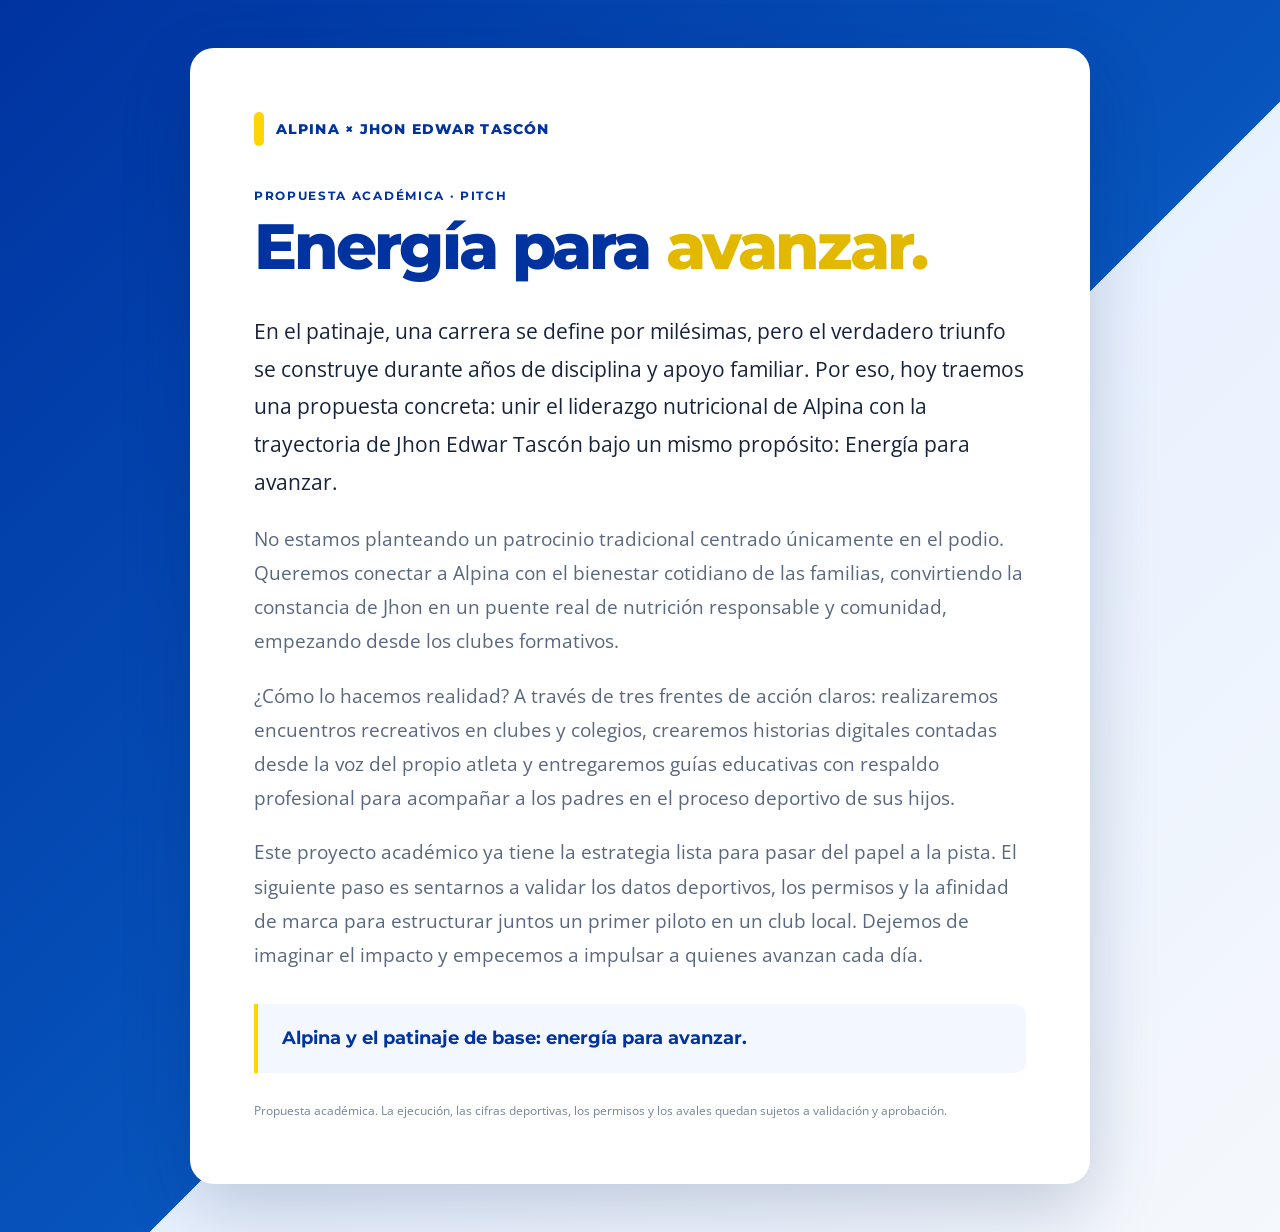
==== pitch.html @ e6dcd6f7 "Add revised Spanish pitch page" ====
<!DOCTYPE html>
<html lang="es">
<head>
  <meta charset="UTF-8">
  <meta name="viewport" content="width=device-width, initial-scale=1.0">
  <meta name="description" content="Pitch de la propuesta académica Energía para avanzar: Alpina y Jhon Edwar Tascón.">
  <meta name="theme-color" content="#0033a0">
  <title>Pitch | Energía para avanzar</title>
  <link rel="preconnect" href="https://fonts.googleapis.com">
  <link rel="preconnect" href="https://fonts.gstatic.com" crossorigin>
  <link href="https://fonts.googleapis.com/css2?family=Montserrat:wght@600;700;800&family=Open+Sans:wght@400;600;700&display=swap" rel="stylesheet">
  <style>
    :root { color-scheme: light; --blue: #0033a0; --yellow: #ffd500; --ink: #17233c; --muted: #59677f; }
    * { box-sizing: border-box; }
    body { margin: 0; min-height: 100vh; padding: 48px 20px; display: grid; place-items: center; background: linear-gradient(135deg, #0033a0 0%, #0755bd 55%, #e8f1ff 55%, #f5f8fc 100%); color: var(--ink); font-family: "Open Sans", sans-serif; }
    main { width: min(900px, 100%); padding: clamp(28px, 6vw, 64px); border-radius: 24px; background: #fff; box-shadow: 0 24px 70px #001c5133; }
    .brand { display: flex; align-items: center; gap: 12px; color: var(--blue); font: 800 14px Montserrat, sans-serif; letter-spacing: .08em; }
    .brand-mark { width: 10px; height: 34px; border-radius: 8px; background: var(--yellow); }
    .eyebrow { margin: 42px 0 10px; color: var(--blue); font: 700 12px Montserrat, sans-serif; letter-spacing: .14em; text-transform: uppercase; }
    h1 { margin: 0 0 32px; color: var(--blue); font: 800 clamp(34px, 7vw, 64px)/1.06 Montserrat, sans-serif; letter-spacing: -.045em; }
    h1 span { color: #e3b900; }
    .pitch { display: grid; gap: 20px; }
    .pitch p { margin: 0; color: var(--muted); font-size: clamp(16px, 2vw, 19px); line-height: 1.8; }
    .pitch p:first-child { color: var(--ink); font-size: clamp(18px, 2.3vw, 21px); }
    .closing { margin-top: 32px; padding: 20px 24px; border-left: 4px solid var(--yellow); border-radius: 0 12px 12px 0; background: #f3f7ff; color: var(--blue); font: 700 18px/1.6 Montserrat, sans-serif; }
    .note { margin: 28px 0 0; color: #78849a; font-size: 12px; line-height: 1.6; }
    @media (max-width: 520px) { body { padding: 20px 12px; } main { border-radius: 18px; } .eyebrow { margin-top: 32px; } }
  </style>
</head>
<body>
  <main>
    <div class="brand"><span class="brand-mark" aria-hidden="true"></span> ALPINA × JHON EDWAR TASCÓN</div>
    <p class="eyebrow">Propuesta académica · Pitch</p>
    <h1>Energía para <span>avanzar.</span></h1>
    <div class="pitch">
      <p>En el patinaje, una carrera se define por milésimas, pero el verdadero triunfo se construye durante años de disciplina y apoyo familiar. Por eso, hoy traemos una propuesta concreta: unir el liderazgo nutricional de Alpina con la trayectoria de Jhon Edwar Tascón bajo un mismo propósito: Energía para avanzar.</p>
      <p>No estamos planteando un patrocinio tradicional centrado únicamente en el podio. Queremos conectar a Alpina con el bienestar cotidiano de las familias, convirtiendo la constancia de Jhon en un puente real de nutrición responsable y comunidad, empezando desde los clubes formativos.</p>
      <p>¿Cómo lo hacemos realidad? A través de tres frentes de acción claros: realizaremos encuentros recreativos en clubes y colegios, crearemos historias digitales contadas desde la voz del propio atleta y entregaremos guías educativas con respaldo profesional para acompañar a los padres en el proceso deportivo de sus hijos.</p>
      <p>Este proyecto académico ya tiene la estrategia lista para pasar del papel a la pista. El siguiente paso es sentarnos a validar los datos deportivos, los permisos y la afinidad de marca para estructurar juntos un primer piloto en un club local. Dejemos de imaginar el impacto y empecemos a impulsar a quienes avanzan cada día.</p>
    </div>
    <p class="closing">Alpina y el patinaje de base: energía para avanzar.</p>
    <p class="note">Propuesta académica. La ejecución, las cifras deportivas, los permisos y los avales quedan sujetos a validación y aprobación.</p>
  </main>
</body>
</html>
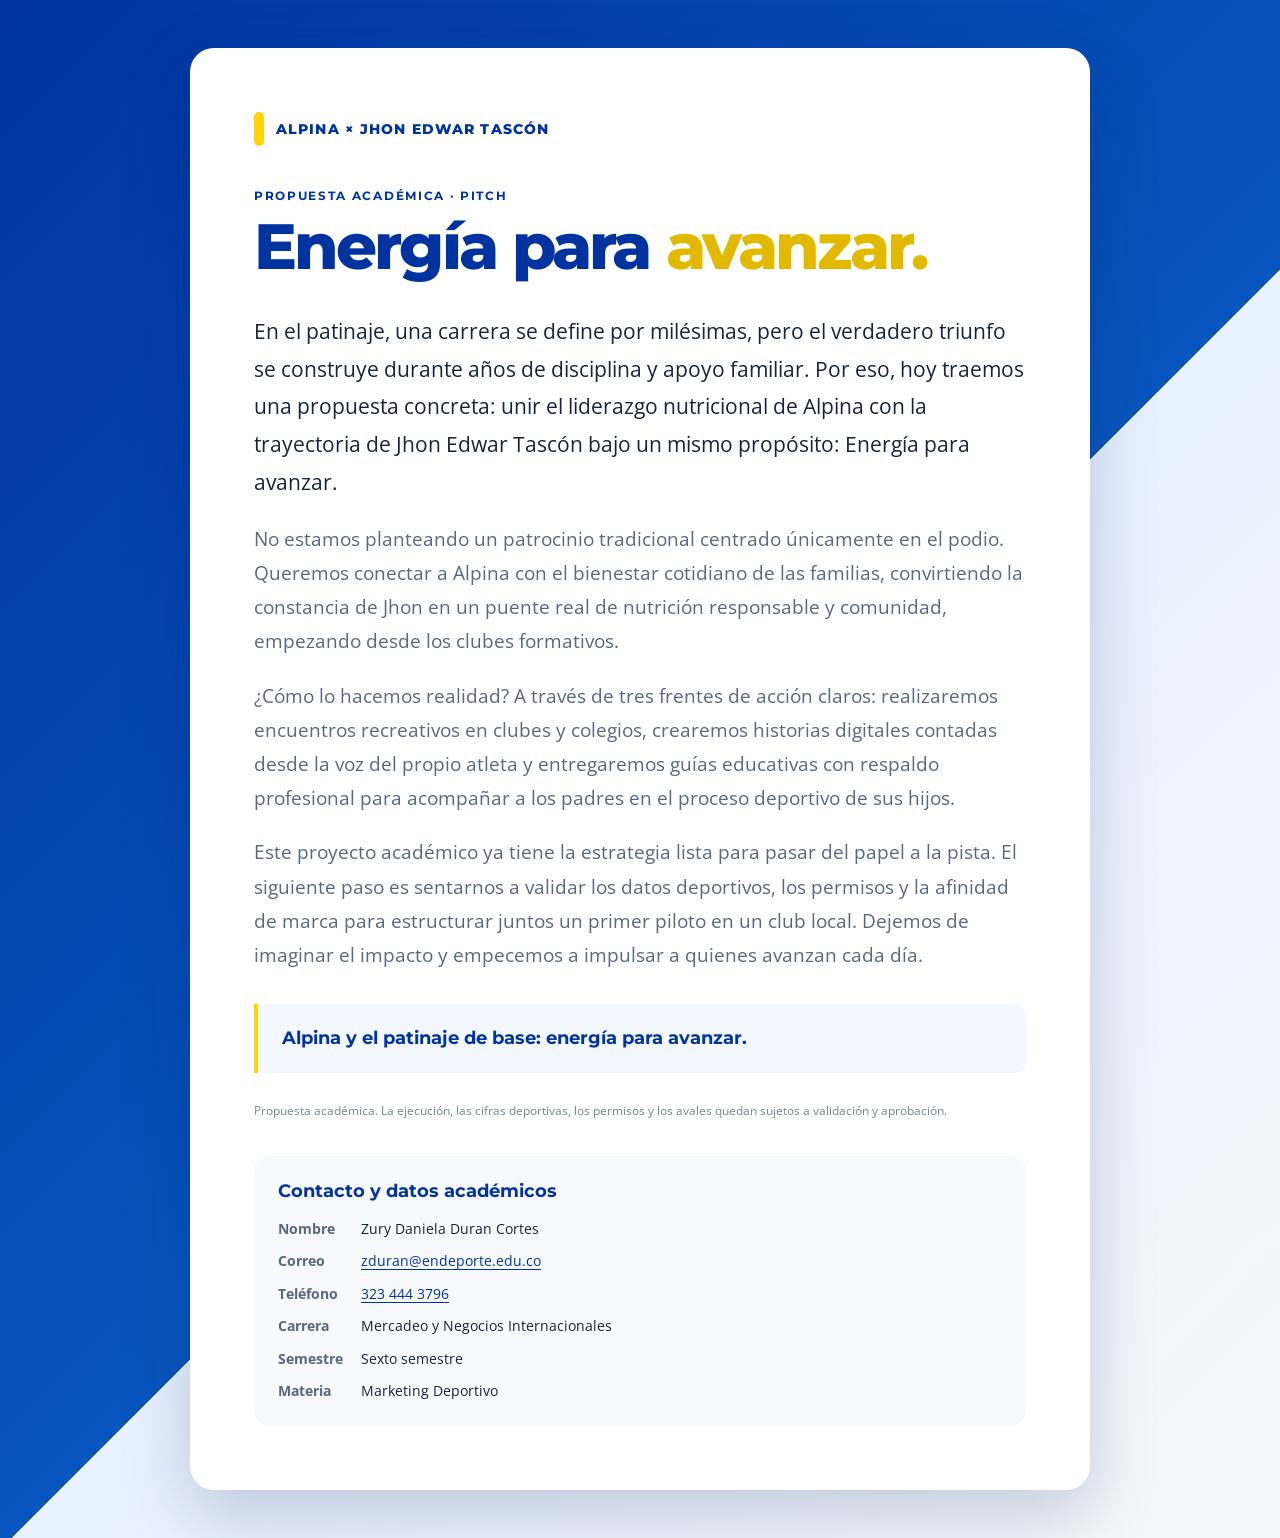
==== commit 2c460bcc: "Add academic contact details to pitch page" ====
--- a/pitch.html
+++ b/pitch.html
@@ -24,7 +24,13 @@
     .pitch p:first-child { color: var(--ink); font-size: clamp(18px, 2.3vw, 21px); }
     .closing { margin-top: 32px; padding: 20px 24px; border-left: 4px solid var(--yellow); border-radius: 0 12px 12px 0; background: #f3f7ff; color: var(--blue); font: 700 18px/1.6 Montserrat, sans-serif; }
     .note { margin: 28px 0 0; color: #78849a; font-size: 12px; line-height: 1.6; }
-    @media (max-width: 520px) { body { padding: 20px 12px; } main { border-radius: 18px; } .eyebrow { margin-top: 32px; } }
+    .contact { margin-top: 36px; padding: 24px; border-radius: 16px; background: #f7f9fd; }
+    .contact h2 { margin: 0 0 16px; color: var(--blue); font: 700 18px Montserrat, sans-serif; }
+    .contact dl { display: grid; grid-template-columns: max-content 1fr; gap: 10px 18px; margin: 0; font-size: 14px; line-height: 1.6; }
+    .contact dt { color: var(--muted); font-weight: 700; }
+    .contact dd { margin: 0; overflow-wrap: anywhere; }
+    .contact a { color: var(--blue); text-decoration-thickness: 1px; text-underline-offset: 3px; }
+    @media (max-width: 520px) { body { padding: 20px 12px; } main { border-radius: 18px; } .eyebrow { margin-top: 32px; } .contact dl { grid-template-columns: 1fr; gap: 2px; } .contact dd { margin-bottom: 10px; } }
   </style>
 </head>
 <body>
@@ -40,6 +46,18 @@
     </div>
     <p class="closing">Alpina y el patinaje de base: energía para avanzar.</p>
     <p class="note">Propuesta académica. La ejecución, las cifras deportivas, los permisos y los avales quedan sujetos a validación y aprobación.</p>
+
+    <section class="contact" aria-labelledby="contact-title">
+      <h2 id="contact-title">Contacto y datos académicos</h2>
+      <dl>
+        <dt>Nombre</dt><dd>Zury Daniela Duran Cortes</dd>
+        <dt>Correo</dt><dd><a href="mailto:zduran@endeporte.edu.co">zduran@endeporte.edu.co</a></dd>
+        <dt>Teléfono</dt><dd><a href="tel:+573234443796">323 444 3796</a></dd>
+        <dt>Carrera</dt><dd>Mercadeo y Negocios Internacionales</dd>
+        <dt>Semestre</dt><dd>Sexto semestre</dd>
+        <dt>Materia</dt><dd>Marketing Deportivo</dd>
+      </dl>
+    </section>
   </main>
 </body>
 </html>
